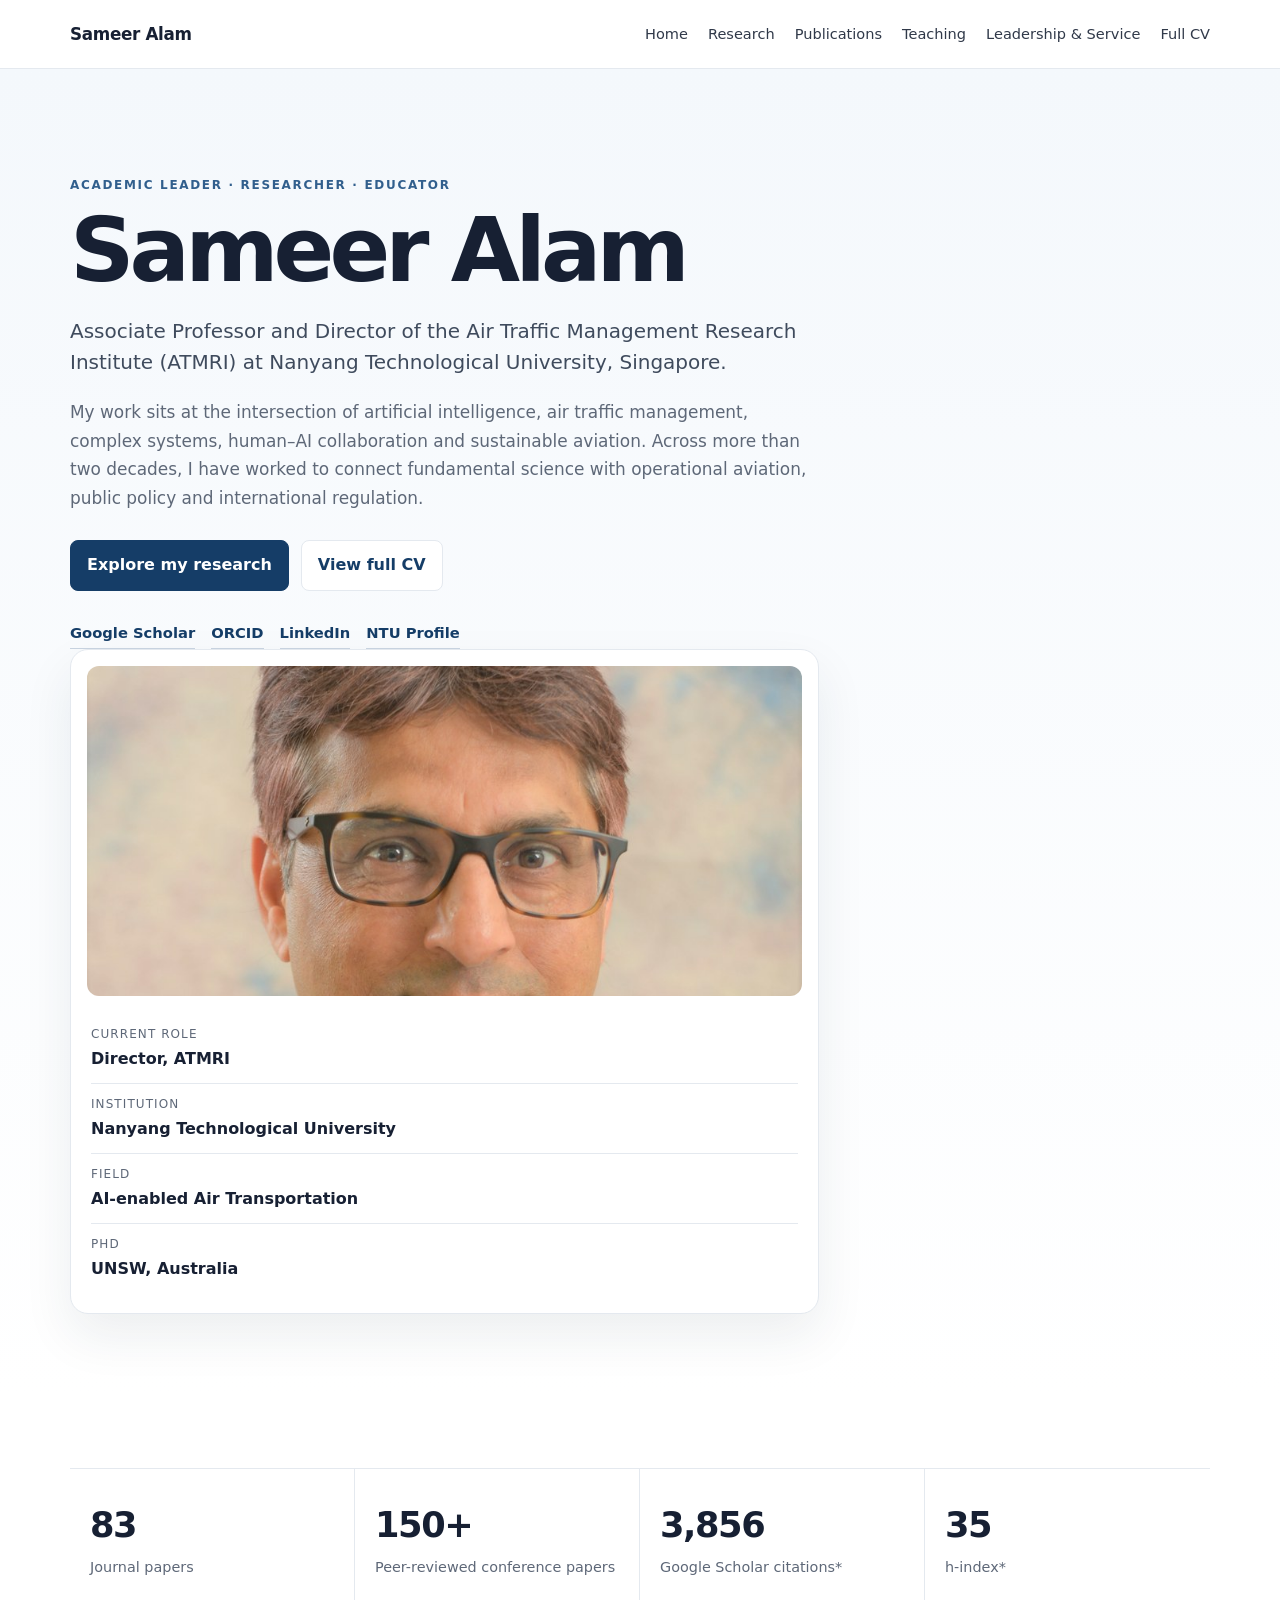
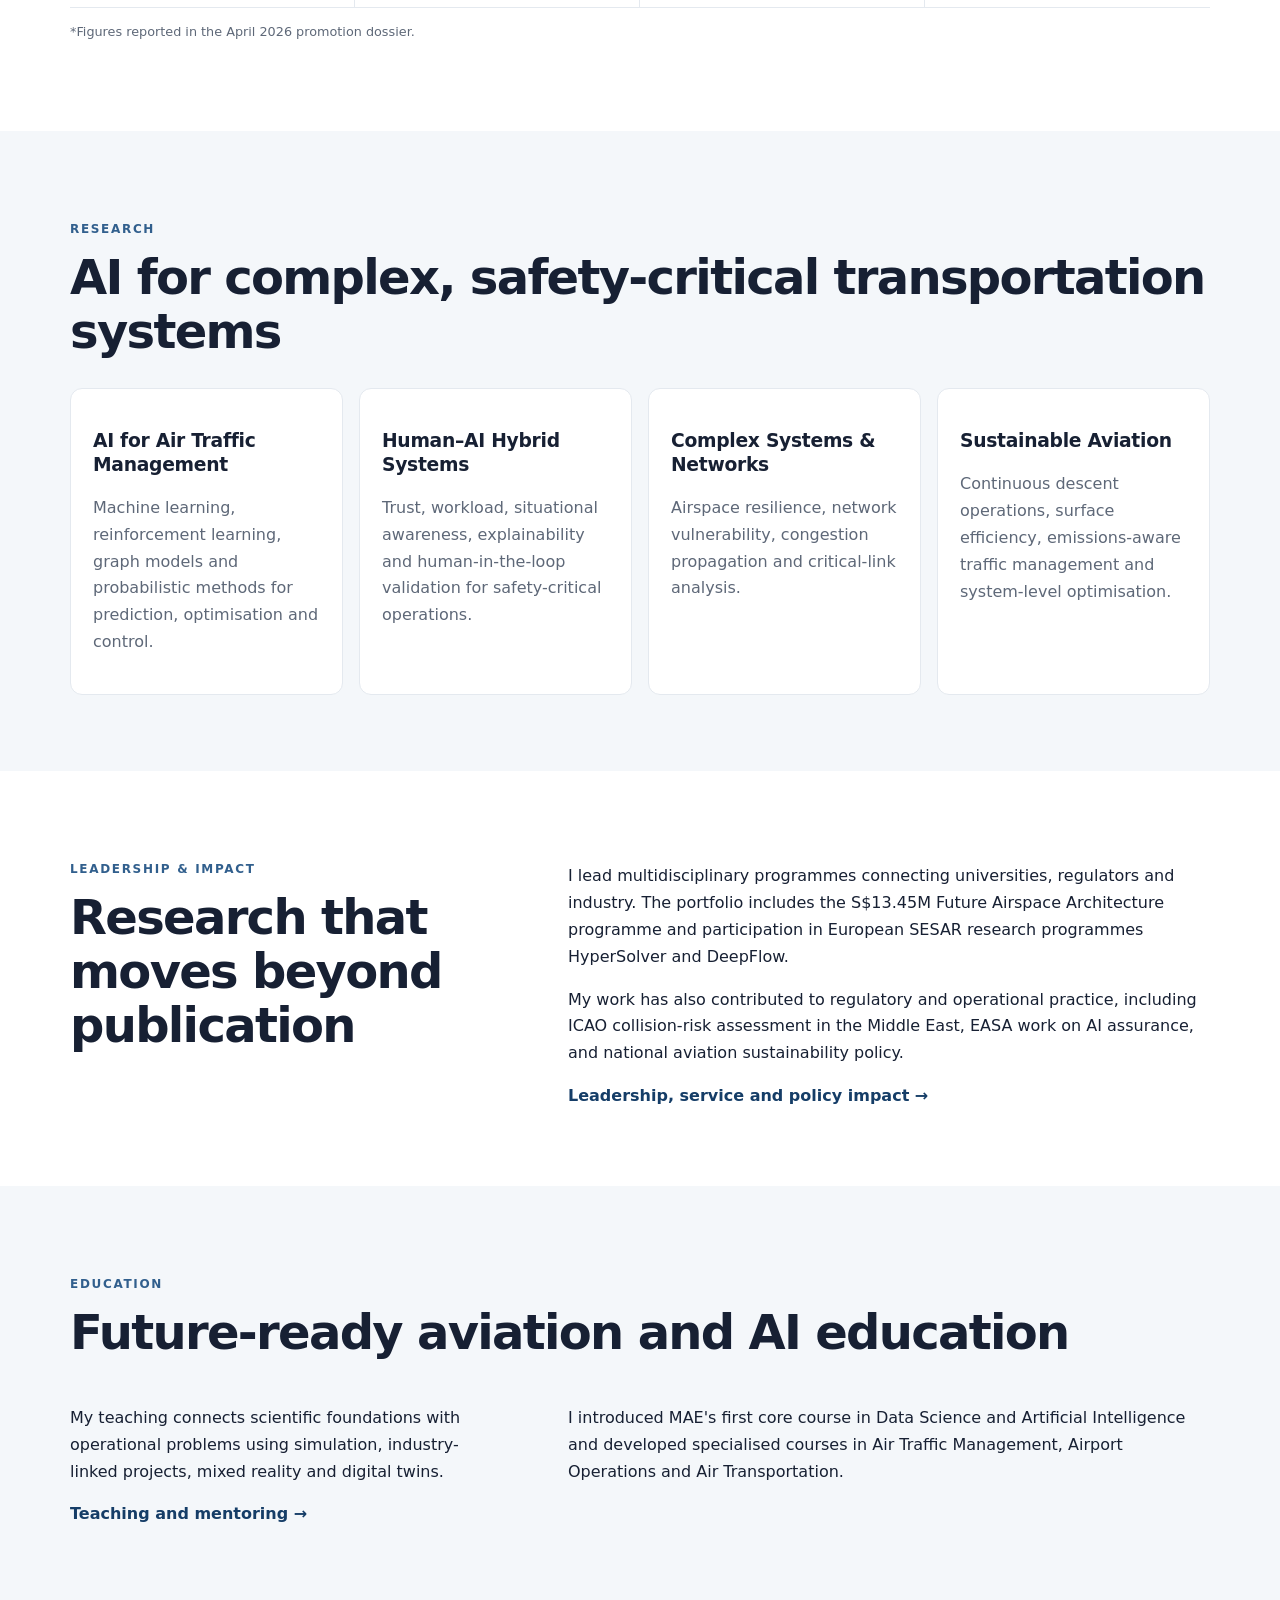
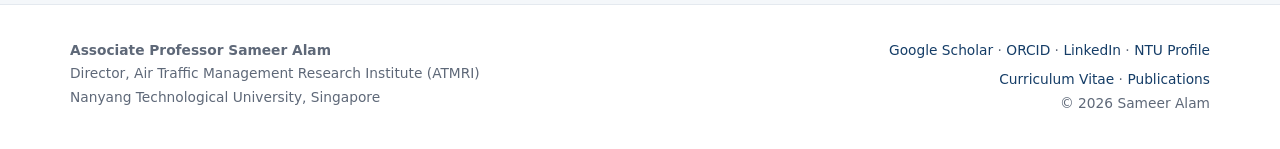
==== index.html @ 2387a061 "Add files via upload" ====
<!doctype html>
<html lang="en">
<head>
<meta charset="utf-8">
<meta name="viewport" content="width=device-width,initial-scale=1">
<meta name="description" content="Academic profile of Associate Professor Sameer Alam, Director of ATMRI at Nanyang Technological University.">
<title>Academic Profile | Sameer Alam</title>
<link rel="stylesheet" href="styles.css">
</head>
<body>

<header class="site-header">
  <div class="container nav-wrap">
    <a class="brand" href="index.html">Sameer Alam</a>
    <button class="menu-button" aria-label="Toggle navigation" onclick="document.body.classList.toggle('menu-open')">☰</button>
    <nav>
      <a href="index.html">Home</a>
      <a href="research.html">Research</a>
      <a href="publications.html">Publications</a>
      <a href="teaching.html">Teaching</a>
      <a href="leadership.html">Leadership & Service</a>
      <a href="cv.html">Full CV</a>
    </nav>
  </div>
</header>

<main>
<section class="hero">
  <div class="container hero-grid">
    <div>
      <p class="eyebrow">Academic leader · Researcher · Educator</p>
      <h1>Sameer Alam</h1>
      <p class="lead">Associate Professor and Director of the Air Traffic Management Research Institute (ATMRI) at Nanyang Technological University, Singapore.</p>
      <p class="hero-copy">My work sits at the intersection of artificial intelligence, air traffic management, complex systems, human–AI collaboration and sustainable aviation. Across more than two decades, I have worked to connect fundamental science with operational aviation, public policy and international regulation.</p>
      <div class="actions">
        <a class="button primary" href="research.html">Explore my research</a>
        <a class="button" href="cv.html">View full CV</a>
      
<div class="profile-links" aria-label="Academic and professional profiles">
  <a href="https://scholar.google.com/citations?user=5W6FyV0AAAAJ&hl=en" target="_blank" rel="noopener">Google Scholar</a>
  <a href="https://orcid.org/0000-0002-7379-8223" target="_blank" rel="noopener">ORCID</a>
  <a href="https://sg.linkedin.com/in/dr-sameer-alam-151388a1" target="_blank" rel="noopener">LinkedIn</a>
  <a href="https://www.ntu.edu.sg/atmri/about-us/our-people" target="_blank" rel="noopener">NTU Profile</a>
</div>

    </div>
    <aside class="profile-card">
      <img class="portrait-photo" src="sameer-alam.jpg" alt="Associate Professor Sameer Alam">
      <dl class="quick">
        <div><dt>Current role</dt><dd>Director, ATMRI</dd></div>
        <div><dt>Institution</dt><dd>Nanyang Technological University</dd></div>
        <div><dt>Field</dt><dd>AI-enabled Air Transportation</dd></div>
        <div><dt>PhD</dt><dd>UNSW, Australia</dd></div>
      </dl>
    </aside>
  </div>
</section>

<section class="section">
 <div class="container">
   <div class="metrics">
      <div><span class="metric">83</span><span>Journal papers</span></div>
      <div><span class="metric">150+</span><span>Peer-reviewed conference papers</span></div>
      <div><span class="metric">3,856</span><span>Google Scholar citations*</span></div>
      <div><span class="metric">35</span><span>h-index*</span></div>
   </div>
   <p class="fineprint">*Figures reported in the April 2026 promotion dossier.</p>
 </div>
</section>

<section class="section alt">
  <div class="container">
    <p class="section-label">Research</p>
    <h2>AI for complex, safety-critical transportation systems</h2>
    <div class="cards">
      <article class="card"><h3>AI for Air Traffic Management</h3><p>Machine learning, reinforcement learning, graph models and probabilistic methods for prediction, optimisation and control.</p></article>
      <article class="card"><h3>Human–AI Hybrid Systems</h3><p>Trust, workload, situational awareness, explainability and human-in-the-loop validation for safety-critical operations.</p></article>
      <article class="card"><h3>Complex Systems & Networks</h3><p>Airspace resilience, network vulnerability, congestion propagation and critical-link analysis.</p></article>
      <article class="card"><h3>Sustainable Aviation</h3><p>Continuous descent operations, surface efficiency, emissions-aware traffic management and system-level optimisation.</p></article>
    </div>
  </div>
</section>

<section class="section">
 <div class="container split">
   <div>
     <p class="section-label">Leadership & impact</p>
     <h2>Research that moves beyond publication</h2>
   </div>
   <div>
     <p>I lead multidisciplinary programmes connecting universities, regulators and industry. The portfolio includes the S$13.45M Future Airspace Architecture programme and participation in European SESAR research programmes HyperSolver and DeepFlow.</p>
     <p>My work has also contributed to regulatory and operational practice, including ICAO collision-risk assessment in the Middle East, EASA work on AI assurance, and national aviation sustainability policy.</p>
     <a class="text-link" href="leadership.html">Leadership, service and policy impact →</a>
   </div>
 </div>
</section>

<section class="section alt">
 <div class="container">
  <p class="section-label">Education</p>
  <h2>Future-ready aviation and AI education</h2>
  <div class="split">
    <p>My teaching connects scientific foundations with operational problems using simulation, industry-linked projects, mixed reality and digital twins.</p>
    <p>I introduced MAE's first core course in Data Science and Artificial Intelligence and developed specialised courses in Air Traffic Management, Airport Operations and Air Transportation.</p>
  </div>
  <a class="text-link" href="teaching.html">Teaching and mentoring →</a>
 </div>
</section>
</main>

<footer>
  <div class="container footer-grid">
    <div>
      <strong>Associate Professor Sameer Alam</strong><br>
      Director, Air Traffic Management Research Institute (ATMRI)<br>
      Nanyang Technological University, Singapore
    </div>
    <div class="footer-right"><div class="footer-social">
<a href="https://scholar.google.com/citations?user=5W6FyV0AAAAJ&hl=en" target="_blank" rel="noopener">Google Scholar</a> · 
<a href="https://orcid.org/0000-0002-7379-8223" target="_blank" rel="noopener">ORCID</a> · 
<a href="https://sg.linkedin.com/in/dr-sameer-alam-151388a1" target="_blank" rel="noopener">LinkedIn</a> · 
<a href="https://www.ntu.edu.sg/atmri/about-us/our-people" target="_blank" rel="noopener">NTU Profile</a>
</div>
      <a href="cv.html">Curriculum Vitae</a> · <a href="publications.html">Publications</a>
      <br><span>© <span id="year"></span> Sameer Alam</span>
    </div>
  </div>
</footer>
<script>document.getElementById("year").textContent = new Date().getFullYear();</script>
</body></html>
---- styles.css ----
:root{
 --ink:#172033;--muted:#5e6878;--blue:#153d67;--blue2:#315f8d;
 --line:#e4e9ef;--soft:#f4f7fa;--white:#fff;--max:1140px;
}
*{box-sizing:border-box}
html{scroll-behavior:smooth}
body{margin:0;font-family:Inter,ui-sans-serif,system-ui,-apple-system,BlinkMacSystemFont,"Segoe UI",sans-serif;color:var(--ink);background:white;line-height:1.68}
a{color:var(--blue);text-decoration:none}
a:hover{text-decoration:underline}
.container{width:min(calc(100% - 40px),var(--max));margin:auto}.narrow{max-width:830px}
.site-header{position:sticky;top:0;z-index:20;border-bottom:1px solid var(--line);background:rgba(255,255,255,.96);backdrop-filter:blur(12px)}
.nav-wrap{min-height:68px;display:flex;align-items:center;justify-content:space-between;gap:24px}
.brand{font-weight:800;color:var(--ink);letter-spacing:-.02em;font-size:1.05rem}
nav{display:flex;gap:20px;align-items:center}nav a{font-size:.91rem;color:#303949}.menu-button{display:none;border:0;background:none;font-size:1.4rem}
.hero{padding:94px 0 78px;background:linear-gradient(180deg,#f4f8fc 0,#fff 100%)}
.hero-grid{display:grid;grid-template-columns:1.6fr .7fr;gap:64px;align-items:center}
.eyebrow,.section-label{text-transform:uppercase;letter-spacing:.14em;font-size:.75rem;font-weight:800;color:var(--blue2)}
h1{font-size:clamp(3rem,7vw,5.7rem);line-height:.98;letter-spacing:-.055em;margin:.1em 0 .24em}
.page-hero h1{font-size:clamp(2.9rem,6vw,5rem)}
h2{font-size:clamp(1.8rem,4vw,3rem);letter-spacing:-.035em;line-height:1.12;margin:.16em 0 .6em}
h3{letter-spacing:-.015em;line-height:1.25}
.lead{font-size:1.25rem;line-height:1.55;color:#3f4b5d;max-width:850px}
.hero-copy{font-size:1.06rem;color:var(--muted);max-width:780px}
.profile-card{background:#fff;border:1px solid var(--line);border-radius:18px;padding:16px;box-shadow:0 22px 50px rgba(28,46,68,.08)}
.portrait{height:320px;border-radius:12px;overflow:hidden;background:linear-gradient(145deg,#e8eef4,#f7f9fb);display:grid;place-items:center;text-align:center;color:#8b96a5;font-weight:700;letter-spacing:.04em}.portrait img{width:100%;height:100%;object-fit:cover;object-position:center top;display:block}
.quick{margin:18px 4px 4px}.quick div{padding:10px 0;border-bottom:1px solid var(--line)}.quick div:last-child{border:0}.quick dt{font-size:.75rem;text-transform:uppercase;letter-spacing:.09em;color:var(--muted)}.quick dd{margin:2px 0 0;font-weight:650}
.actions{display:flex;gap:12px;flex-wrap:wrap;margin-top:28px}.button{display:inline-block;padding:11px 16px;border:1px solid var(--line);border-radius:8px;font-weight:700;background:white}.button:hover{text-decoration:none;transform:translateY(-1px)}.primary{background:var(--blue);border-color:var(--blue);color:white}
.section{padding:76px 0}.alt{background:var(--soft)}.page-hero{padding:84px 0 64px;background:linear-gradient(180deg,#f4f8fc,#fff)}
.metrics{display:grid;grid-template-columns:repeat(4,1fr);border-top:1px solid var(--line);border-bottom:1px solid var(--line)}
.metrics>div{padding:26px 20px;border-right:1px solid var(--line)}.metrics>div:last-child{border:0}.metric{display:block;font-size:2.2rem;font-weight:800;letter-spacing:-.04em}.metrics span:last-child{color:var(--muted);font-size:.9rem}.fineprint{color:var(--muted);font-size:.8rem}
.cards{display:grid;grid-template-columns:repeat(4,1fr);gap:16px}.card{background:#fff;border:1px solid var(--line);border-radius:12px;padding:22px}.alt .card{box-shadow:none}.card p{color:var(--muted)}.tag{font-size:.72rem;text-transform:uppercase;letter-spacing:.09em;color:var(--blue2);font-weight:800}.amount{font-weight:750;color:var(--ink)!important}
.split{display:grid;grid-template-columns:.8fr 1.2fr;gap:70px;align-items:start}.text-link{font-weight:750}.topic{max-width:900px;padding:32px 0;border-bottom:1px solid var(--line)}.topic:last-child{border:0}
.timeline{max-width:900px}.timeline-item{position:relative;padding:0 0 28px 150px;border-left:1px solid var(--line);margin-left:70px}.timeline-item:before{content:"";position:absolute;left:-5px;top:7px;width:9px;height:9px;border-radius:50%;background:var(--blue)}.timeline-item span{position:absolute;left:-145px;top:0;width:120px;text-align:right;color:var(--muted);font-size:.9rem}.timeline-item h3{margin:0 0 5px}.timeline-item p{margin:0;color:var(--muted)}
.clean-list{padding-left:1.2em}.clean-list li{margin-bottom:.65em}
.publication-stats{display:flex;gap:12px;flex-wrap:wrap;margin-bottom:40px}.publication-stats span{background:var(--soft);padding:8px 12px;border-radius:999px;font-size:.85rem;font-weight:750}
.pub-list{padding-left:1.3rem;max-width:1000px}.pub-list li{padding:0 0 14px 5px;border-bottom:1px solid #eef1f5;margin-bottom:14px;font-size:.92rem}.spacer{margin-top:52px}
details{border-top:1px solid var(--line);padding-top:18px}summary{cursor:pointer;font-weight:750;margin-bottom:24px}
footer{border-top:1px solid var(--line);padding:34px 0;color:var(--muted);font-size:.86rem}.footer-grid{display:flex;justify-content:space-between;gap:30px}.footer-right{text-align:right}
@media(max-width:900px){.hero-grid,.split{grid-template-columns:1fr}.cards{grid-template-columns:repeat(2,1fr)}.metrics{grid-template-columns:repeat(2,1fr)}.metrics>div{border-bottom:1px solid var(--line)}nav{display:none}.menu-button{display:block}.menu-open nav{display:flex;position:absolute;top:68px;left:0;right:0;background:#fff;padding:18px 20px;border-bottom:1px solid var(--line);flex-direction:column;align-items:flex-start}.hero{padding-top:58px}.profile-card{max-width:480px}}
@media(max-width:600px){.cards,.metrics{grid-template-columns:1fr}.metrics>div{border-right:0}.timeline-item{padding-left:28px;margin-left:0}.timeline-item span{position:static;display:block;width:auto;text-align:left;margin-bottom:4px}.footer-grid{display:block}.footer-right{text-align:left;margin-top:18px}}

.portrait-photo{
  width:100%;
  height:330px;
  object-fit:cover;
  object-position:center 34%;
  border-radius:12px;
  display:block;
}
.profile-links{
  display:flex;
  flex-wrap:wrap;
  gap:10px 16px;
  margin-top:18px;
  font-size:.92rem;
  font-weight:700;
}
.profile-links a{
  border-bottom:1px solid #c7d2df;
  padding-bottom:2px;
}
.footer-social{margin-bottom:6px}
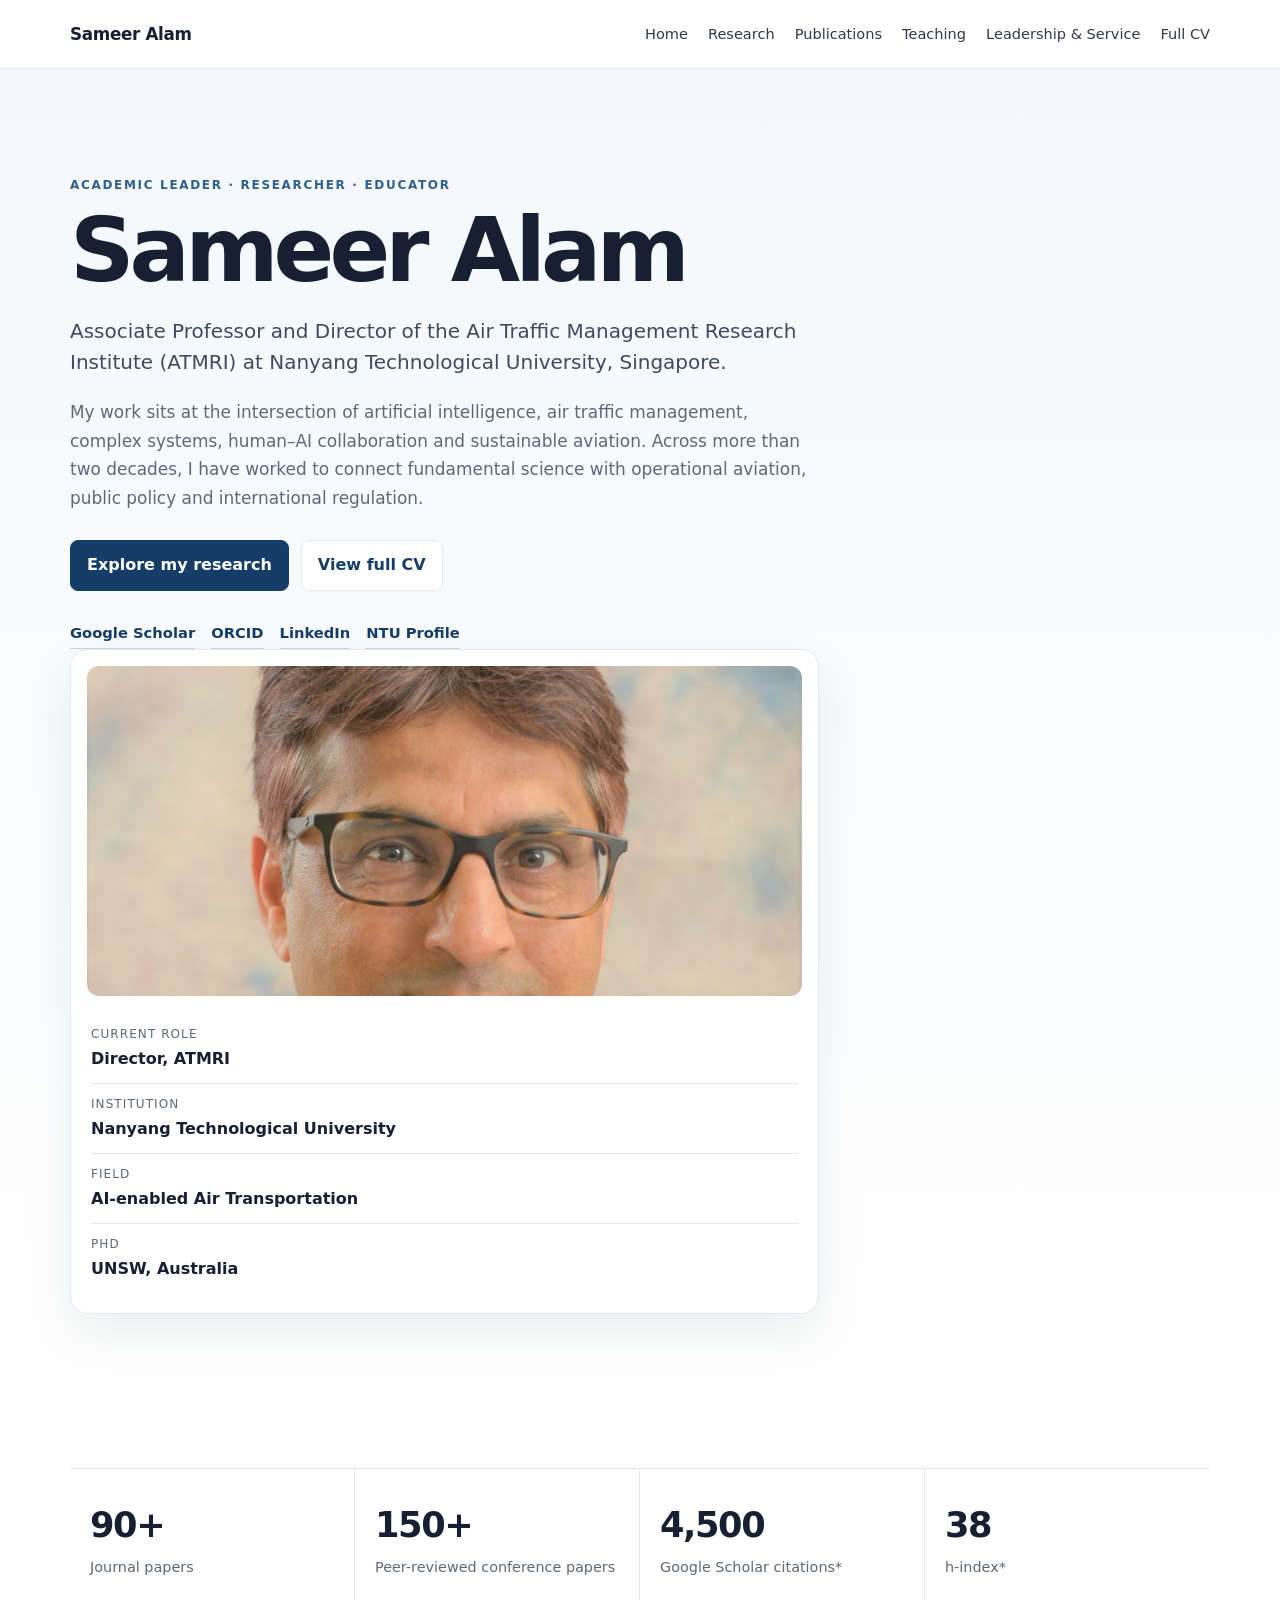
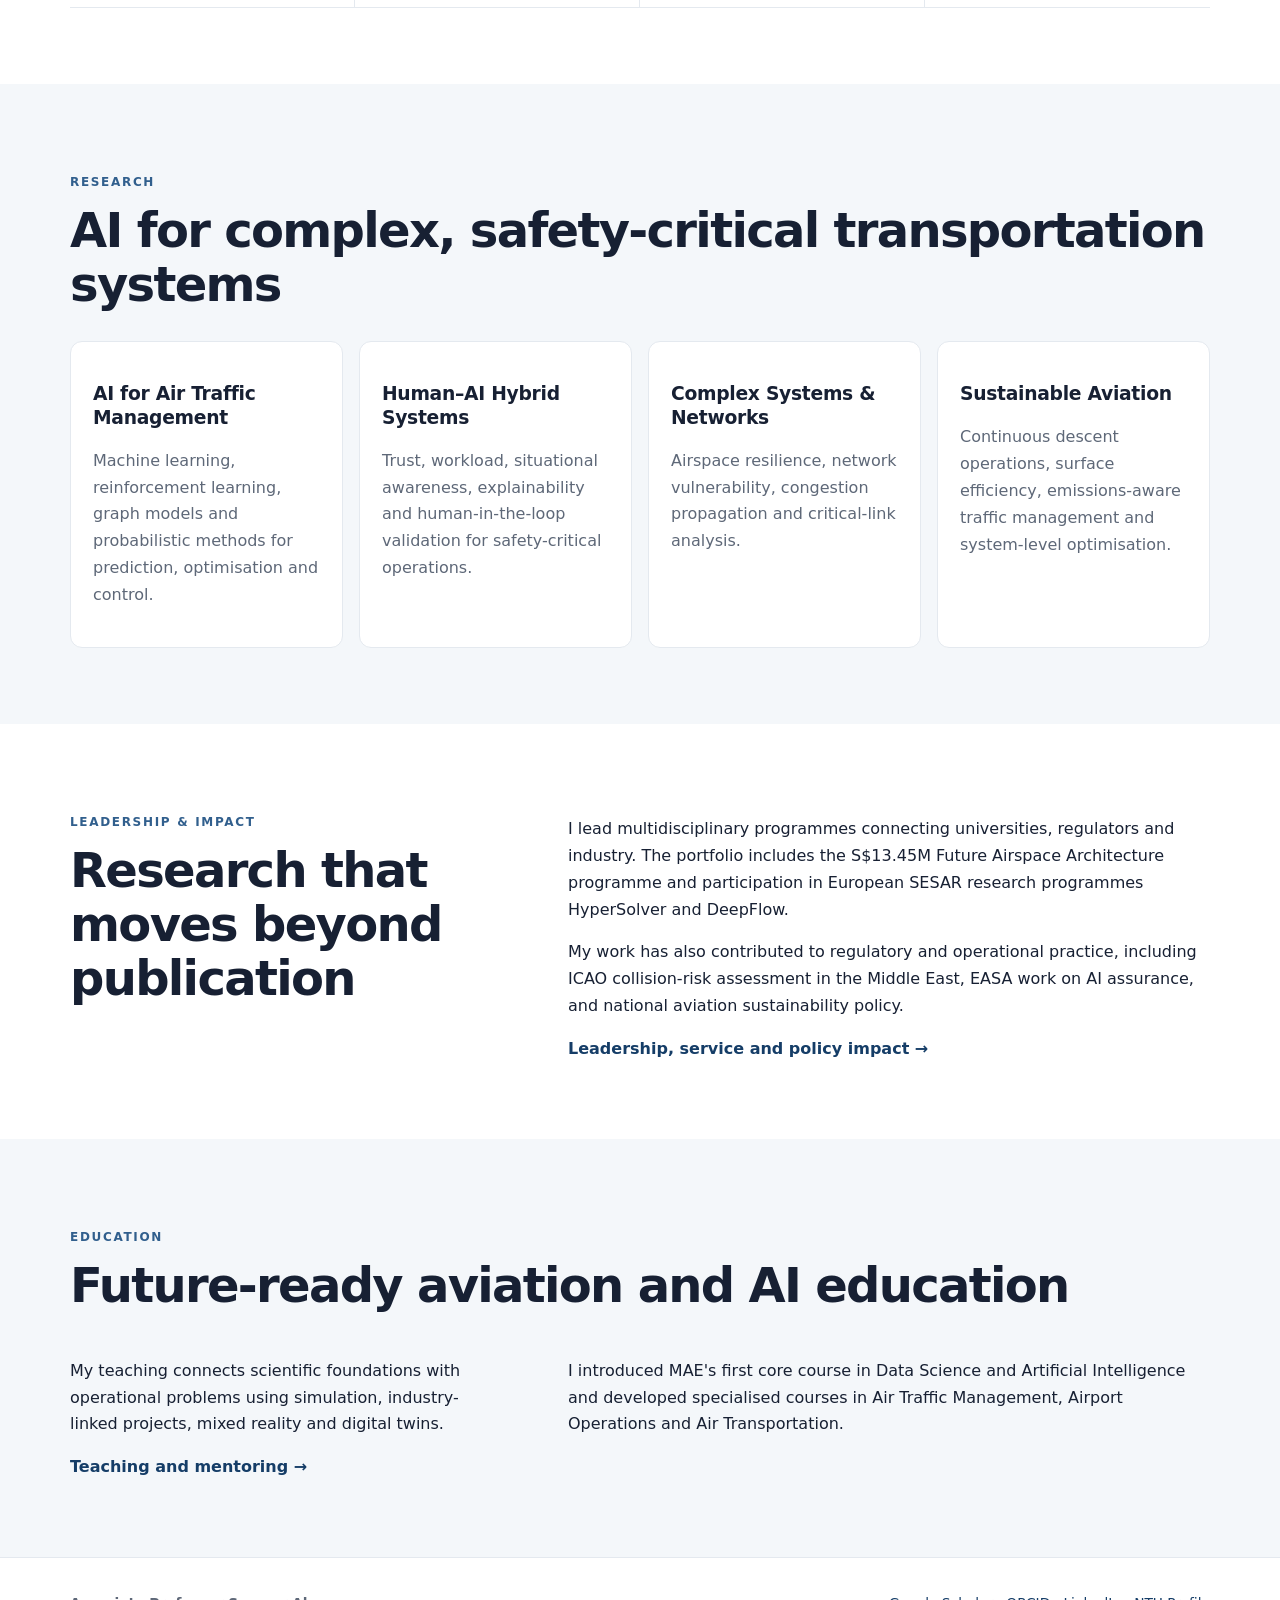
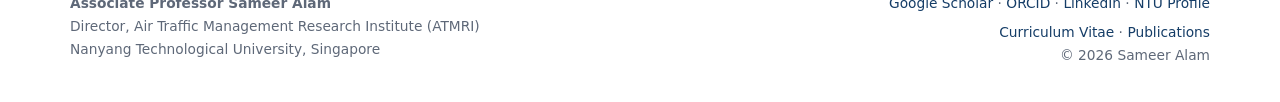
==== commit 0cae6e95: "Update index.html" ====
--- a/index.html
+++ b/index.html
@@ -59,12 +59,11 @@
 <section class="section">
  <div class="container">
    <div class="metrics">
-      <div><span class="metric">83</span><span>Journal papers</span></div>
+      <div><span class="metric">90+</span><span>Journal papers</span></div>
       <div><span class="metric">150+</span><span>Peer-reviewed conference papers</span></div>
-      <div><span class="metric">3,856</span><span>Google Scholar citations*</span></div>
-      <div><span class="metric">35</span><span>h-index*</span></div>
+      <div><span class="metric">4,500</span><span>Google Scholar citations*</span></div>
+      <div><span class="metric">38</span><span>h-index*</span></div>
    </div>
-   <p class="fineprint">*Figures reported in the April 2026 promotion dossier.</p>
  </div>
 </section>
 
@@ -127,4 +126,4 @@
   </div>
 </footer>
 <script>document.getElementById("year").textContent = new Date().getFullYear();</script>
-</body></html>+</body></html>
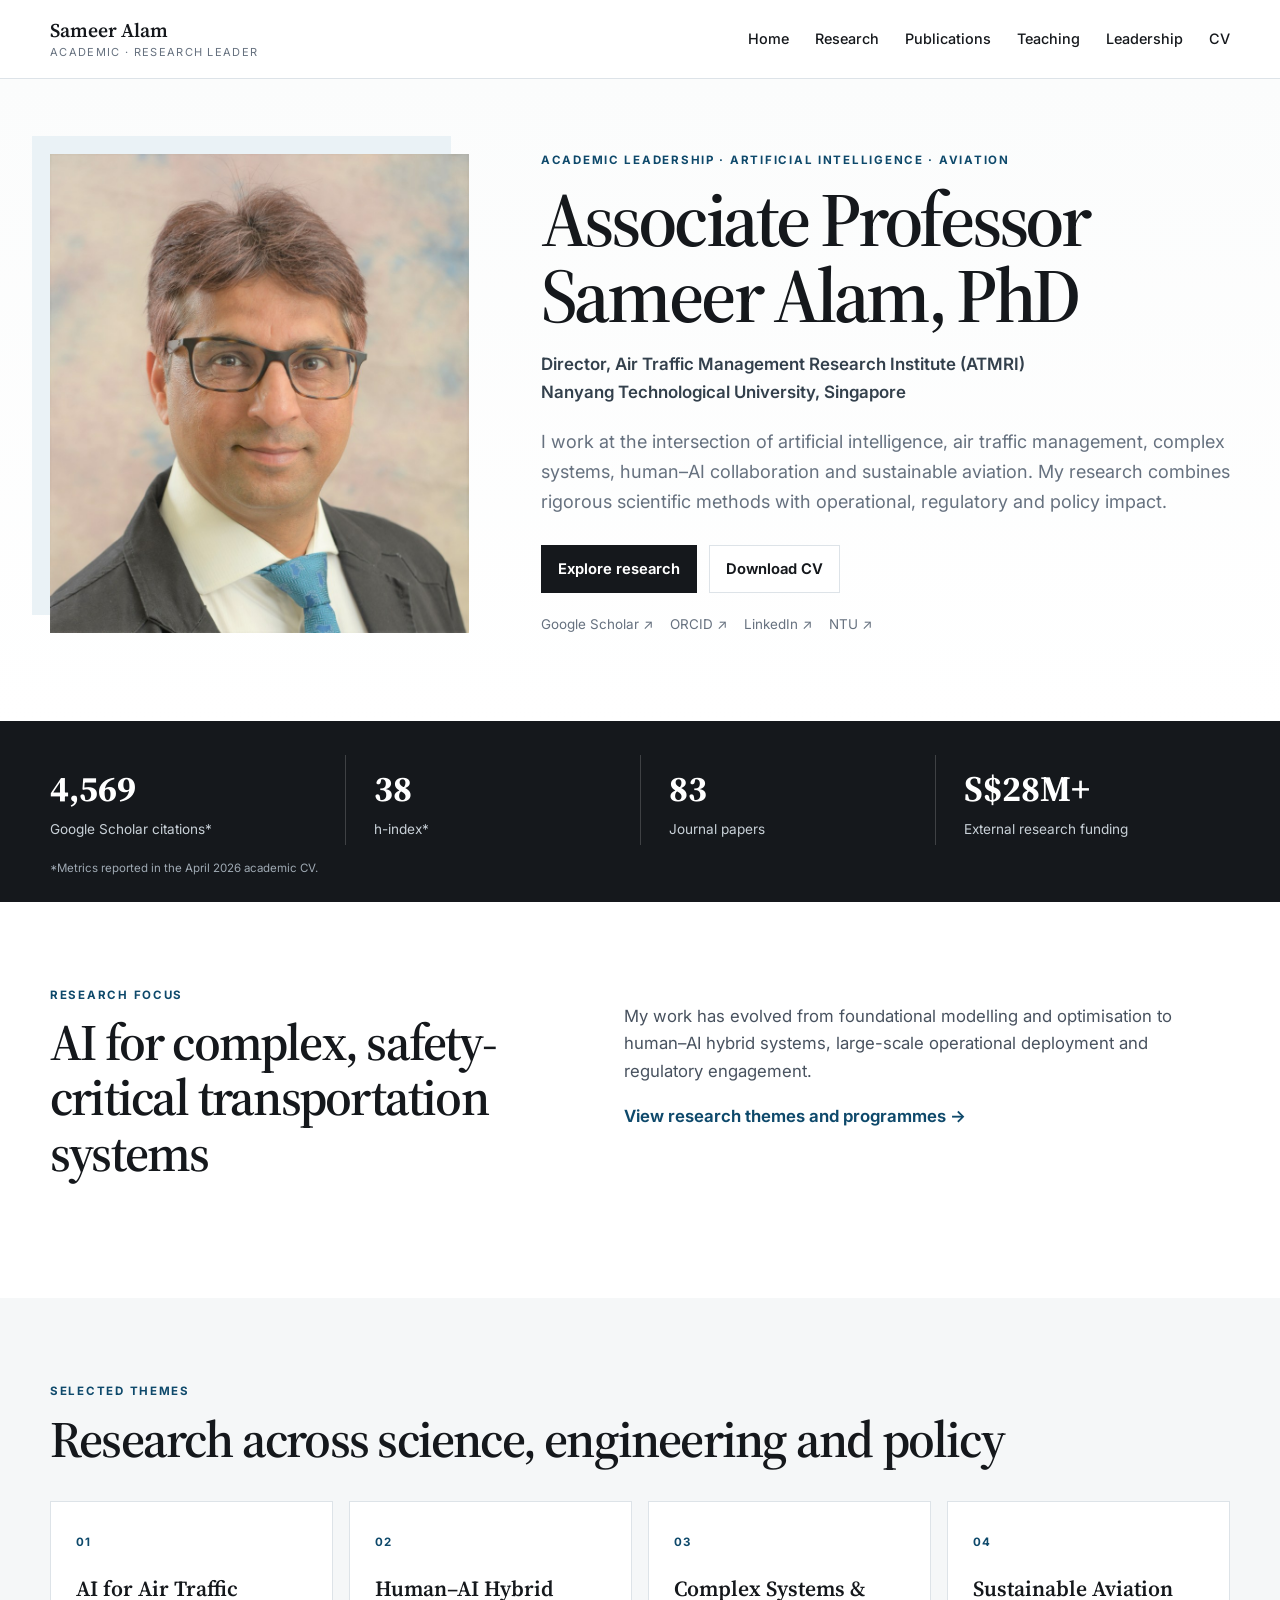
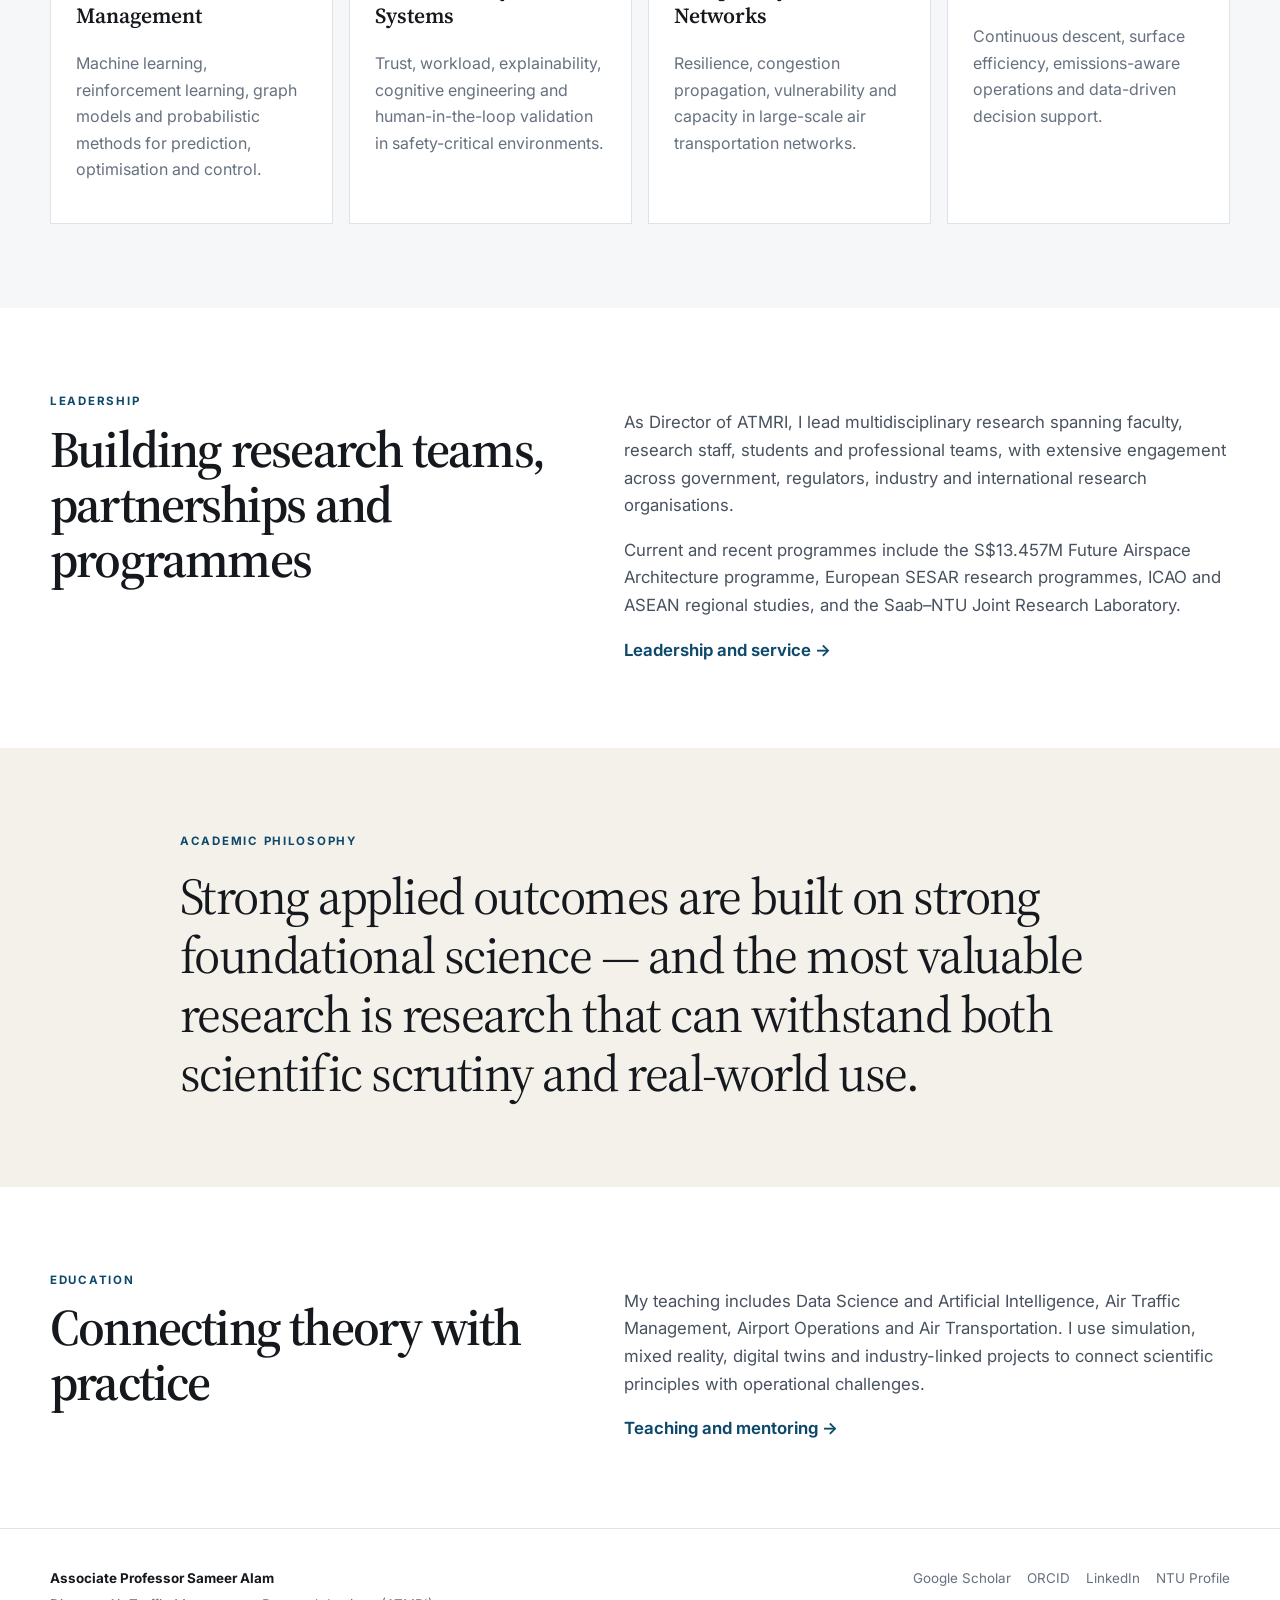
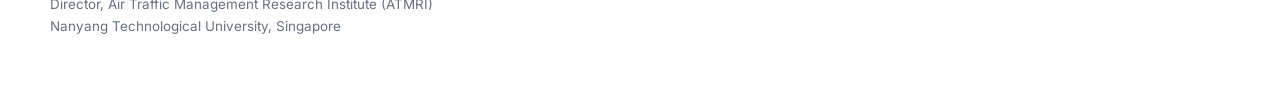
==== commit fb81ffd6: "Add files via upload" ====
--- a/index.html
+++ b/index.html
@@ -2,128 +2,164 @@
 <html lang="en">
 <head>
 <meta charset="utf-8">
-<meta name="viewport" content="width=device-width,initial-scale=1">
+<meta name="viewport" content="width=device-width, initial-scale=1">
 <meta name="description" content="Academic profile of Associate Professor Sameer Alam, Director of ATMRI at Nanyang Technological University.">
 <title>Academic Profile | Sameer Alam</title>
+<link rel="preconnect" href="https://fonts.googleapis.com">
+<link rel="preconnect" href="https://fonts.gstatic.com" crossorigin>
+<link href="https://fonts.googleapis.com/css2?family=Inter:wght@400;500;600;700&family=Source+Serif+4:opsz,wght@8..60,500;8..60,600&display=swap" rel="stylesheet">
 <link rel="stylesheet" href="styles.css">
 </head>
 <body>
 
 <header class="site-header">
-  <div class="container nav-wrap">
-    <a class="brand" href="index.html">Sameer Alam</a>
-    <button class="menu-button" aria-label="Toggle navigation" onclick="document.body.classList.toggle('menu-open')">☰</button>
-    <nav>
+  <div class="shell nav-row">
+    <a class="wordmark" href="index.html">
+      <span class="wordmark-name">Sameer Alam</span>
+      <span class="wordmark-role">Academic · Research Leader</span>
+    </a>
+    <button class="nav-toggle" aria-label="Toggle menu" onclick="document.body.classList.toggle('nav-open')">Menu</button>
+    <nav class="main-nav">
       <a href="index.html">Home</a>
       <a href="research.html">Research</a>
       <a href="publications.html">Publications</a>
       <a href="teaching.html">Teaching</a>
-      <a href="leadership.html">Leadership & Service</a>
-      <a href="cv.html">Full CV</a>
+      <a href="leadership.html">Leadership</a>
+      <a href="cv.html">CV</a>
     </nav>
   </div>
 </header>
 
 <main>
 <section class="hero">
-  <div class="container hero-grid">
-    <div>
-      <p class="eyebrow">Academic leader · Researcher · Educator</p>
-      <h1>Sameer Alam</h1>
-      <p class="lead">Associate Professor and Director of the Air Traffic Management Research Institute (ATMRI) at Nanyang Technological University, Singapore.</p>
-      <p class="hero-copy">My work sits at the intersection of artificial intelligence, air traffic management, complex systems, human–AI collaboration and sustainable aviation. Across more than two decades, I have worked to connect fundamental science with operational aviation, public policy and international regulation.</p>
-      <div class="actions">
-        <a class="button primary" href="research.html">Explore my research</a>
-        <a class="button" href="cv.html">View full CV</a>
-      
-<div class="profile-links" aria-label="Academic and professional profiles">
-  <a href="https://scholar.google.com/citations?user=5W6FyV0AAAAJ&hl=en" target="_blank" rel="noopener">Google Scholar</a>
-  <a href="https://orcid.org/0000-0002-7379-8223" target="_blank" rel="noopener">ORCID</a>
-  <a href="https://sg.linkedin.com/in/dr-sameer-alam-151388a1" target="_blank" rel="noopener">LinkedIn</a>
-  <a href="https://www.ntu.edu.sg/atmri/about-us/our-people" target="_blank" rel="noopener">NTU Profile</a>
-</div>
-
+  <div class="shell hero-grid">
+    <div class="hero-photo-wrap">
+      <img class="hero-photo" src="sameer-alam.jpg" alt="Associate Professor Sameer Alam">
     </div>
-    <aside class="profile-card">
-      <img class="portrait-photo" src="sameer-alam.jpg" alt="Associate Professor Sameer Alam">
-      <dl class="quick">
-        <div><dt>Current role</dt><dd>Director, ATMRI</dd></div>
-        <div><dt>Institution</dt><dd>Nanyang Technological University</dd></div>
-        <div><dt>Field</dt><dd>AI-enabled Air Transportation</dd></div>
-        <div><dt>PhD</dt><dd>UNSW, Australia</dd></div>
-      </dl>
-    </aside>
+    <div class="hero-copy-block">
+      <div class="kicker">Academic leadership · Artificial intelligence · Aviation</div>
+      <h1>Associate Professor<br>Sameer Alam, PhD</h1>
+      <p class="hero-role">Director, Air Traffic Management Research Institute (ATMRI)<br>Nanyang Technological University, Singapore</p>
+      <p class="hero-summary">I work at the intersection of artificial intelligence, air traffic management, complex systems, human–AI collaboration and sustainable aviation. My research combines rigorous scientific methods with operational, regulatory and policy impact.</p>
+      <div class="hero-actions">
+        <a class="btn btn-dark" href="research.html">Explore research</a>
+        <a class="btn btn-light" href="Sameer_Alam_CV.pdf" target="_blank">Download CV</a>
+      </div>
+      <div class="profile-links">
+        <a href="https://scholar.google.com/citations?user=5W6FyV0AAAAJ&hl=en" target="_blank" rel="noopener">Google Scholar ↗</a>
+        <a href="https://orcid.org/0000-0002-7379-8223" target="_blank" rel="noopener">ORCID ↗</a>
+        <a href="https://sg.linkedin.com/in/dr-sameer-alam-151388a1" target="_blank" rel="noopener">LinkedIn ↗</a>
+        <a href="https://www.ntu.edu.sg/atmri/about-us/our-people" target="_blank" rel="noopener">NTU ↗</a>
+      </div>
+    </div>
   </div>
 </section>
 
-<section class="section">
- <div class="container">
-   <div class="metrics">
-      <div><span class="metric">90+</span><span>Journal papers</span></div>
-      <div><span class="metric">150+</span><span>Peer-reviewed conference papers</span></div>
-      <div><span class="metric">4,500</span><span>Google Scholar citations*</span></div>
-      <div><span class="metric">38</span><span>h-index*</span></div>
-   </div>
- </div>
+<section class="stats-band">
+  <div class="shell stats-grid">
+    <div><strong>4,569</strong><span>Google Scholar citations*</span></div>
+    <div><strong>38</strong><span>h-index*</span></div>
+    <div><strong>83</strong><span>Journal papers</span></div>
+    <div><strong>S$28M+</strong><span>External research funding</span></div>
+  </div>
+  <div class="shell stats-note">*Metrics reported in the April 2026 academic CV.</div>
 </section>
 
-<section class="section alt">
-  <div class="container">
-    <p class="section-label">Research</p>
-    <h2>AI for complex, safety-critical transportation systems</h2>
-    <div class="cards">
-      <article class="card"><h3>AI for Air Traffic Management</h3><p>Machine learning, reinforcement learning, graph models and probabilistic methods for prediction, optimisation and control.</p></article>
-      <article class="card"><h3>Human–AI Hybrid Systems</h3><p>Trust, workload, situational awareness, explainability and human-in-the-loop validation for safety-critical operations.</p></article>
-      <article class="card"><h3>Complex Systems & Networks</h3><p>Airspace resilience, network vulnerability, congestion propagation and critical-link analysis.</p></article>
-      <article class="card"><h3>Sustainable Aviation</h3><p>Continuous descent operations, surface efficiency, emissions-aware traffic management and system-level optimisation.</p></article>
+<section class="section">
+  <div class="shell intro-grid">
+    <div>
+      <div class="eyebrow">Research focus</div>
+      <h2>AI for complex, safety-critical transportation systems</h2>
+    </div>
+    <div class="intro-copy">
+      <p>My work has evolved from foundational modelling and optimisation to human–AI hybrid systems, large-scale operational deployment and regulatory engagement.</p>
+      <a class="arrow-link" href="research.html">View research themes and programmes →</a>
+    </div>
+  </div>
+</section>
+
+<section class="section section-soft">
+  <div class="shell">
+    <div class="section-heading-row">
+      <div>
+        <div class="eyebrow">Selected themes</div>
+        <h2>Research across science, engineering and policy</h2>
+      </div>
+    </div>
+    <div class="feature-grid">
+      <article class="feature-card">
+        <span>01</span>
+        <h3>AI for Air Traffic Management</h3>
+        <p>Machine learning, reinforcement learning, graph models and probabilistic methods for prediction, optimisation and control.</p>
+      </article>
+      <article class="feature-card">
+        <span>02</span>
+        <h3>Human–AI Hybrid Systems</h3>
+        <p>Trust, workload, explainability, cognitive engineering and human-in-the-loop validation in safety-critical environments.</p>
+      </article>
+      <article class="feature-card">
+        <span>03</span>
+        <h3>Complex Systems & Networks</h3>
+        <p>Resilience, congestion propagation, vulnerability and capacity in large-scale air transportation networks.</p>
+      </article>
+      <article class="feature-card">
+        <span>04</span>
+        <h3>Sustainable Aviation</h3>
+        <p>Continuous descent, surface efficiency, emissions-aware operations and data-driven decision support.</p>
+      </article>
     </div>
   </div>
 </section>
 
 <section class="section">
- <div class="container split">
-   <div>
-     <p class="section-label">Leadership & impact</p>
-     <h2>Research that moves beyond publication</h2>
-   </div>
-   <div>
-     <p>I lead multidisciplinary programmes connecting universities, regulators and industry. The portfolio includes the S$13.45M Future Airspace Architecture programme and participation in European SESAR research programmes HyperSolver and DeepFlow.</p>
-     <p>My work has also contributed to regulatory and operational practice, including ICAO collision-risk assessment in the Middle East, EASA work on AI assurance, and national aviation sustainability policy.</p>
-     <a class="text-link" href="leadership.html">Leadership, service and policy impact →</a>
-   </div>
- </div>
+  <div class="shell two-col">
+    <div>
+      <div class="eyebrow">Leadership</div>
+      <h2>Building research teams, partnerships and programmes</h2>
+    </div>
+    <div>
+      <p>As Director of ATMRI, I lead multidisciplinary research spanning faculty, research staff, students and professional teams, with extensive engagement across government, regulators, industry and international research organisations.</p>
+      <p>Current and recent programmes include the S$13.457M Future Airspace Architecture programme, European SESAR research programmes, ICAO and ASEAN regional studies, and the Saab–NTU Joint Research Laboratory.</p>
+      <a class="arrow-link" href="leadership.html">Leadership and service →</a>
+    </div>
+  </div>
 </section>
 
-<section class="section alt">
- <div class="container">
-  <p class="section-label">Education</p>
-  <h2>Future-ready aviation and AI education</h2>
-  <div class="split">
-    <p>My teaching connects scientific foundations with operational problems using simulation, industry-linked projects, mixed reality and digital twins.</p>
-    <p>I introduced MAE's first core course in Data Science and Artificial Intelligence and developed specialised courses in Air Traffic Management, Airport Operations and Air Transportation.</p>
+<section class="section section-accent">
+  <div class="shell quote-block">
+    <div class="eyebrow">Academic philosophy</div>
+    <blockquote>Strong applied outcomes are built on strong foundational science — and the most valuable research is research that can withstand both scientific scrutiny and real-world use.</blockquote>
   </div>
-  <a class="text-link" href="teaching.html">Teaching and mentoring →</a>
- </div>
+</section>
+
+<section class="section">
+  <div class="shell two-col">
+    <div>
+      <div class="eyebrow">Education</div>
+      <h2>Connecting theory with practice</h2>
+    </div>
+    <div>
+      <p>My teaching includes Data Science and Artificial Intelligence, Air Traffic Management, Airport Operations and Air Transportation. I use simulation, mixed reality, digital twins and industry-linked projects to connect scientific principles with operational challenges.</p>
+      <a class="arrow-link" href="teaching.html">Teaching and mentoring →</a>
+    </div>
+  </div>
 </section>
 </main>
 
-<footer>
-  <div class="container footer-grid">
+<footer class="site-footer">
+  <div class="shell footer-grid">
     <div>
-      <strong>Associate Professor Sameer Alam</strong><br>
-      Director, Air Traffic Management Research Institute (ATMRI)<br>
-      Nanyang Technological University, Singapore
+      <div class="footer-name">Associate Professor Sameer Alam</div>
+      <div>Director, Air Traffic Management Research Institute (ATMRI)</div>
+      <div>Nanyang Technological University, Singapore</div>
     </div>
-    <div class="footer-right"><div class="footer-social">
-<a href="https://scholar.google.com/citations?user=5W6FyV0AAAAJ&hl=en" target="_blank" rel="noopener">Google Scholar</a> · 
-<a href="https://orcid.org/0000-0002-7379-8223" target="_blank" rel="noopener">ORCID</a> · 
-<a href="https://sg.linkedin.com/in/dr-sameer-alam-151388a1" target="_blank" rel="noopener">LinkedIn</a> · 
-<a href="https://www.ntu.edu.sg/atmri/about-us/our-people" target="_blank" rel="noopener">NTU Profile</a>
-</div>
-      <a href="cv.html">Curriculum Vitae</a> · <a href="publications.html">Publications</a>
-      <br><span>© <span id="year"></span> Sameer Alam</span>
+    <div class="footer-links">
+      <a href="https://scholar.google.com/citations?user=5W6FyV0AAAAJ&hl=en" target="_blank" rel="noopener">Google Scholar</a>
+      <a href="https://orcid.org/0000-0002-7379-8223" target="_blank" rel="noopener">ORCID</a>
+      <a href="https://sg.linkedin.com/in/dr-sameer-alam-151388a1" target="_blank" rel="noopener">LinkedIn</a>
+      <a href="https://www.ntu.edu.sg/atmri/about-us/our-people" target="_blank" rel="noopener">NTU Profile</a>
     </div>
   </div>
 </footer>
-<script>document.getElementById("year").textContent = new Date().getFullYear();</script>
-</body></html>
+</body>
+</html>
--- a/styles.css
+++ b/styles.css
@@ -1,63 +1,107 @@
 
 :root{
- --ink:#172033;--muted:#5e6878;--blue:#153d67;--blue2:#315f8d;
- --line:#e4e9ef;--soft:#f4f7fa;--white:#fff;--max:1140px;
+  --ink:#15181c;
+  --muted:#66717f;
+  --line:#dde3e8;
+  --paper:#ffffff;
+  --soft:#f5f7f8;
+  --accent:#0e496b;
+  --accent-soft:#eaf2f6;
+  --warm:#f4f1eb;
+  --max:1180px;
 }
 *{box-sizing:border-box}
 html{scroll-behavior:smooth}
-body{margin:0;font-family:Inter,ui-sans-serif,system-ui,-apple-system,BlinkMacSystemFont,"Segoe UI",sans-serif;color:var(--ink);background:white;line-height:1.68}
-a{color:var(--blue);text-decoration:none}
+body{margin:0;background:var(--paper);color:var(--ink);font-family:Inter,Arial,sans-serif;line-height:1.65}
+a{color:inherit;text-decoration:none}
 a:hover{text-decoration:underline}
-.container{width:min(calc(100% - 40px),var(--max));margin:auto}.narrow{max-width:830px}
-.site-header{position:sticky;top:0;z-index:20;border-bottom:1px solid var(--line);background:rgba(255,255,255,.96);backdrop-filter:blur(12px)}
-.nav-wrap{min-height:68px;display:flex;align-items:center;justify-content:space-between;gap:24px}
-.brand{font-weight:800;color:var(--ink);letter-spacing:-.02em;font-size:1.05rem}
-nav{display:flex;gap:20px;align-items:center}nav a{font-size:.91rem;color:#303949}.menu-button{display:none;border:0;background:none;font-size:1.4rem}
-.hero{padding:94px 0 78px;background:linear-gradient(180deg,#f4f8fc 0,#fff 100%)}
-.hero-grid{display:grid;grid-template-columns:1.6fr .7fr;gap:64px;align-items:center}
-.eyebrow,.section-label{text-transform:uppercase;letter-spacing:.14em;font-size:.75rem;font-weight:800;color:var(--blue2)}
-h1{font-size:clamp(3rem,7vw,5.7rem);line-height:.98;letter-spacing:-.055em;margin:.1em 0 .24em}
-.page-hero h1{font-size:clamp(2.9rem,6vw,5rem)}
-h2{font-size:clamp(1.8rem,4vw,3rem);letter-spacing:-.035em;line-height:1.12;margin:.16em 0 .6em}
-h3{letter-spacing:-.015em;line-height:1.25}
-.lead{font-size:1.25rem;line-height:1.55;color:#3f4b5d;max-width:850px}
-.hero-copy{font-size:1.06rem;color:var(--muted);max-width:780px}
-.profile-card{background:#fff;border:1px solid var(--line);border-radius:18px;padding:16px;box-shadow:0 22px 50px rgba(28,46,68,.08)}
-.portrait{height:320px;border-radius:12px;overflow:hidden;background:linear-gradient(145deg,#e8eef4,#f7f9fb);display:grid;place-items:center;text-align:center;color:#8b96a5;font-weight:700;letter-spacing:.04em}.portrait img{width:100%;height:100%;object-fit:cover;object-position:center top;display:block}
-.quick{margin:18px 4px 4px}.quick div{padding:10px 0;border-bottom:1px solid var(--line)}.quick div:last-child{border:0}.quick dt{font-size:.75rem;text-transform:uppercase;letter-spacing:.09em;color:var(--muted)}.quick dd{margin:2px 0 0;font-weight:650}
-.actions{display:flex;gap:12px;flex-wrap:wrap;margin-top:28px}.button{display:inline-block;padding:11px 16px;border:1px solid var(--line);border-radius:8px;font-weight:700;background:white}.button:hover{text-decoration:none;transform:translateY(-1px)}.primary{background:var(--blue);border-color:var(--blue);color:white}
-.section{padding:76px 0}.alt{background:var(--soft)}.page-hero{padding:84px 0 64px;background:linear-gradient(180deg,#f4f8fc,#fff)}
-.metrics{display:grid;grid-template-columns:repeat(4,1fr);border-top:1px solid var(--line);border-bottom:1px solid var(--line)}
-.metrics>div{padding:26px 20px;border-right:1px solid var(--line)}.metrics>div:last-child{border:0}.metric{display:block;font-size:2.2rem;font-weight:800;letter-spacing:-.04em}.metrics span:last-child{color:var(--muted);font-size:.9rem}.fineprint{color:var(--muted);font-size:.8rem}
-.cards{display:grid;grid-template-columns:repeat(4,1fr);gap:16px}.card{background:#fff;border:1px solid var(--line);border-radius:12px;padding:22px}.alt .card{box-shadow:none}.card p{color:var(--muted)}.tag{font-size:.72rem;text-transform:uppercase;letter-spacing:.09em;color:var(--blue2);font-weight:800}.amount{font-weight:750;color:var(--ink)!important}
-.split{display:grid;grid-template-columns:.8fr 1.2fr;gap:70px;align-items:start}.text-link{font-weight:750}.topic{max-width:900px;padding:32px 0;border-bottom:1px solid var(--line)}.topic:last-child{border:0}
-.timeline{max-width:900px}.timeline-item{position:relative;padding:0 0 28px 150px;border-left:1px solid var(--line);margin-left:70px}.timeline-item:before{content:"";position:absolute;left:-5px;top:7px;width:9px;height:9px;border-radius:50%;background:var(--blue)}.timeline-item span{position:absolute;left:-145px;top:0;width:120px;text-align:right;color:var(--muted);font-size:.9rem}.timeline-item h3{margin:0 0 5px}.timeline-item p{margin:0;color:var(--muted)}
-.clean-list{padding-left:1.2em}.clean-list li{margin-bottom:.65em}
-.publication-stats{display:flex;gap:12px;flex-wrap:wrap;margin-bottom:40px}.publication-stats span{background:var(--soft);padding:8px 12px;border-radius:999px;font-size:.85rem;font-weight:750}
-.pub-list{padding-left:1.3rem;max-width:1000px}.pub-list li{padding:0 0 14px 5px;border-bottom:1px solid #eef1f5;margin-bottom:14px;font-size:.92rem}.spacer{margin-top:52px}
-details{border-top:1px solid var(--line);padding-top:18px}summary{cursor:pointer;font-weight:750;margin-bottom:24px}
-footer{border-top:1px solid var(--line);padding:34px 0;color:var(--muted);font-size:.86rem}.footer-grid{display:flex;justify-content:space-between;gap:30px}.footer-right{text-align:right}
-@media(max-width:900px){.hero-grid,.split{grid-template-columns:1fr}.cards{grid-template-columns:repeat(2,1fr)}.metrics{grid-template-columns:repeat(2,1fr)}.metrics>div{border-bottom:1px solid var(--line)}nav{display:none}.menu-button{display:block}.menu-open nav{display:flex;position:absolute;top:68px;left:0;right:0;background:#fff;padding:18px 20px;border-bottom:1px solid var(--line);flex-direction:column;align-items:flex-start}.hero{padding-top:58px}.profile-card{max-width:480px}}
-@media(max-width:600px){.cards,.metrics{grid-template-columns:1fr}.metrics>div{border-right:0}.timeline-item{padding-left:28px;margin-left:0}.timeline-item span{position:static;display:block;width:auto;text-align:left;margin-bottom:4px}.footer-grid{display:block}.footer-right{text-align:left;margin-top:18px}}
-
-.portrait-photo{
-  width:100%;
-  height:330px;
-  object-fit:cover;
-  object-position:center 34%;
-  border-radius:12px;
-  display:block;
+.shell{width:min(calc(100% - 44px),var(--max));margin:auto}
+.site-header{position:sticky;top:0;z-index:50;background:rgba(255,255,255,.96);backdrop-filter:blur(14px);border-bottom:1px solid var(--line)}
+.nav-row{min-height:78px;display:flex;align-items:center;justify-content:space-between;gap:28px}
+.wordmark{display:flex;flex-direction:column;line-height:1.12}
+.wordmark-name{font-family:"Source Serif 4",serif;font-size:1.22rem;font-weight:600}
+.wordmark-role{font-size:.69rem;text-transform:uppercase;letter-spacing:.12em;color:var(--muted);margin-top:4px}
+.main-nav{display:flex;gap:26px;align-items:center}
+.main-nav a{font-size:.9rem;font-weight:500}
+.nav-toggle{display:none;border:0;background:none;font-weight:700}
+.hero{padding:72px 0 86px;background:linear-gradient(180deg,#fbfcfc 0,#fff 100%)}
+.hero-grid{display:grid;grid-template-columns:.76fr 1.25fr;gap:72px;align-items:center}
+.hero-photo-wrap{position:relative}
+.hero-photo-wrap:before{content:"";position:absolute;inset:-18px 18px 18px -18px;background:var(--accent-soft);z-index:0}
+.hero-photo{width:100%;max-height:600px;object-fit:cover;object-position:center 24%;display:block;position:relative;z-index:1;filter:saturate(.92)}
+.kicker,.eyebrow{font-size:.72rem;letter-spacing:.15em;text-transform:uppercase;font-weight:700;color:var(--accent)}
+h1,h2,h3{font-family:"Source Serif 4",Georgia,serif;font-weight:600}
+h1{font-size:clamp(3rem,6vw,5.8rem);line-height:.98;letter-spacing:-.045em;margin:.16em 0 .24em}
+h2{font-size:clamp(2rem,4vw,3.5rem);line-height:1.08;letter-spacing:-.035em;margin:.2em 0 .65em}
+h3{font-size:1.35rem;line-height:1.25}
+.hero-role{font-size:1.06rem;font-weight:600;color:#33404c;margin:0 0 20px}
+.hero-summary{font-size:1.13rem;color:var(--muted);max-width:760px}
+.hero-actions{display:flex;gap:12px;flex-wrap:wrap;margin:28px 0 20px}
+.btn{display:inline-block;padding:11px 16px;border:1px solid var(--line);font-weight:650;font-size:.92rem}
+.btn:hover{text-decoration:none;transform:translateY(-1px)}
+.btn-dark{background:var(--ink);color:#fff;border-color:var(--ink)}
+.btn-light{background:#fff}
+.profile-links{display:flex;gap:17px;flex-wrap:wrap;font-size:.84rem;color:var(--muted)}
+.stats-band{background:var(--ink);color:white;padding:34px 0 24px}
+.stats-grid{display:grid;grid-template-columns:repeat(4,1fr)}
+.stats-grid>div{padding:4px 28px;border-left:1px solid rgba(255,255,255,.18)}
+.stats-grid>div:first-child{border-left:0;padding-left:0}
+.stats-grid strong{display:block;font-family:"Source Serif 4",serif;font-size:2.25rem}
+.stats-grid span{display:block;color:#c8d0d7;font-size:.85rem}
+.stats-note{font-size:.72rem;color:#9fa9b3;margin-top:14px}
+.section{padding:84px 0}
+.section-soft{background:var(--soft)}
+.section-accent{background:var(--warm)}
+.intro-grid,.two-col{display:grid;grid-template-columns:.9fr 1.1fr;gap:78px;align-items:start}
+.intro-copy,.two-col>div:last-child{font-size:1.05rem;color:#48525f}
+.arrow-link{font-weight:650;color:var(--accent)}
+.feature-grid,.programme-grid,.course-grid,.service-grid{display:grid;grid-template-columns:repeat(4,1fr);gap:16px;margin-top:34px}
+.feature-card,.programme-grid article,.course-grid article,.service-grid article{background:white;border:1px solid var(--line);padding:25px;min-height:210px}
+.feature-card>span,.course-grid article>span,.programme-meta{font-size:.72rem;letter-spacing:.1em;text-transform:uppercase;color:var(--accent);font-weight:700}
+.feature-card p,.programme-grid p,.course-grid p,.service-grid p{color:var(--muted)}
+.quote-block{max-width:920px}
+blockquote{font-family:"Source Serif 4",serif;font-size:clamp(2rem,4vw,3.5rem);line-height:1.15;margin:16px 0 0;letter-spacing:-.03em}
+.page-hero{padding:92px 0 68px;background:var(--soft);border-bottom:1px solid var(--line)}
+.page-hero-inner{max-width:940px}
+.page-hero p{font-size:1.15rem;color:var(--muted);max-width:760px}
+.research-list article{display:grid;grid-template-columns:100px 1fr;gap:24px;padding:35px 0;border-bottom:1px solid var(--line)}
+.research-list article:last-child{border-bottom:0}
+.research-number{font-family:"Source Serif 4",serif;font-size:2.2rem;color:#9aa5ae}
+.research-list h2{margin-top:0}
+.timeline{max-width:900px}
+.timeline article{display:grid;grid-template-columns:150px 1fr;gap:26px;padding:26px 0;border-bottom:1px solid var(--line)}
+.timeline .year{font-size:.85rem;color:var(--accent);font-weight:700}
+.timeline h3{margin:0 0 6px}
+.timeline p{margin:0;color:var(--muted)}
+.cv-list>div{padding:18px 0;border-bottom:1px solid var(--line)}
+.cv-list span{display:block;font-size:.78rem;color:var(--accent);font-weight:700}
+.cv-list strong{display:block;margin-top:3px}
+.cv-list p{margin:2px 0 0;color:var(--muted)}
+.pub-list{max-width:1040px;padding-left:1.2rem}
+.pub-list li{padding:0 0 14px 4px;margin-bottom:14px;border-bottom:1px solid #edf0f2;font-size:.92rem}
+.publication-stats{display:flex;gap:12px;flex-wrap:wrap;margin-bottom:32px}
+.publication-stats span{background:var(--soft);padding:7px 11px;border-radius:100px;font-size:.82rem;font-weight:650}
+.site-footer{border-top:1px solid var(--line);padding:38px 0 48px;color:var(--muted);font-size:.84rem}
+.footer-grid{display:flex;justify-content:space-between;gap:36px}
+.footer-name{color:var(--ink);font-weight:700;margin-bottom:4px}
+.footer-links{display:flex;gap:16px;flex-wrap:wrap;justify-content:flex-end;align-content:flex-start}
+details{margin-top:20px}
+summary{cursor:pointer;font-weight:700}
+@media(max-width:900px){
+ .hero-grid,.intro-grid,.two-col{grid-template-columns:1fr}
+ .feature-grid,.programme-grid,.course-grid,.service-grid{grid-template-columns:repeat(2,1fr)}
+ .stats-grid{grid-template-columns:repeat(2,1fr);gap:20px}
+ .stats-grid>div{border-left:0;padding:0}
+ .main-nav{display:none}
+ .nav-toggle{display:block}
+ .nav-open .main-nav{display:flex;position:absolute;left:0;right:0;top:78px;background:#fff;border-bottom:1px solid var(--line);padding:20px 22px;flex-direction:column;align-items:flex-start}
+ .hero-photo{max-height:520px}
 }
-.profile-links{
-  display:flex;
-  flex-wrap:wrap;
-  gap:10px 16px;
-  margin-top:18px;
-  font-size:.92rem;
-  font-weight:700;
+@media(max-width:600px){
+ .feature-grid,.programme-grid,.course-grid,.service-grid,.stats-grid{grid-template-columns:1fr}
+ .hero{padding-top:44px}
+ .research-list article{grid-template-columns:1fr}
+ .research-number{font-size:1.4rem}
+ .footer-grid{display:block}
+ .footer-links{justify-content:flex-start;margin-top:18px}
 }
-.profile-links a{
-  border-bottom:1px solid #c7d2df;
-  padding-bottom:2px;
-}
-.footer-social{margin-bottom:6px}
